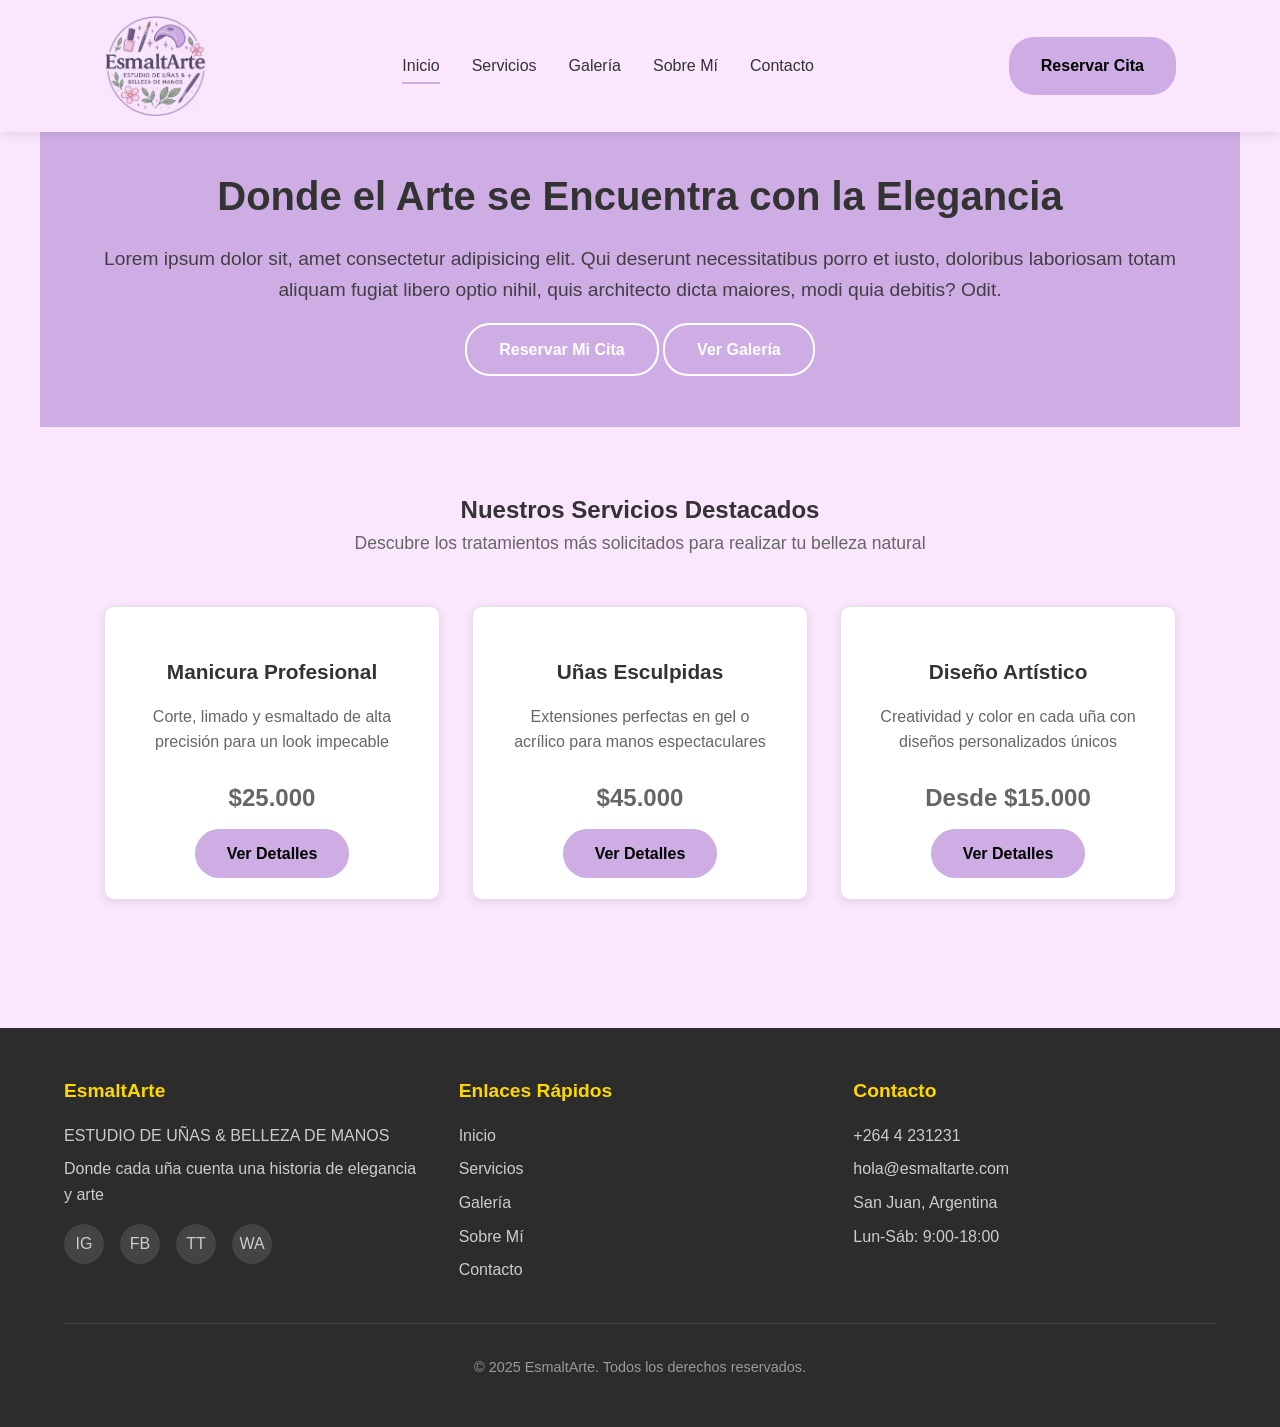
==== html/index.html @ 554ca08e "primer entrega" ====
<!DOCTYPE html>
<html lang="es">

<head>
    <meta charset="UTF-8">
    <meta name="viewport" content="width=device-width, initial-scale=1.0">
    <title>EsmaltArte - Estudio de Uñas & Belleza de Manos</title>
    <link rel="stylesheet" href="../css/style.css">
</head>

<body>
    <header>
        <div class="nav-container">
            <div class="logo">
                <img src="../img/imgagos.jpg" alt="Logo EsmaltArte" style="height: 100px; margin-top: 0px;">
            </div>
            <nav>
                <ul>
                    <li><a href="index.html" class="activo">Inicio</a></li>
                    <li><a href="servicios.html">Servicios</a></li>
                    <li><a href="galeria.html">Galería</a></li>
                    <li><a href="sobremi.html">Sobre Mí</a></li>
                    <li><a href="contacto.html">Contacto</a></li>
                </ul>
            </nav>
            <!-- Boton Reserva-->
            <a href="contacto.html" class="btn-reserva">Reservar Cita</a>
        </div>
    </header>

    <main>
        <section class="hero">
            <h1>Donde el Arte se Encuentra con la Elegancia</h1>
            <p>Lorem ipsum dolor sit, amet consectetur adipisicing elit. Qui deserunt necessitatibus porro et iusto,
                doloribus laboriosam totam aliquam fugiat libero optio nihil, quis architecto dicta maiores, modi quia
                debitis? Odit.</p>
            <div>
                <a href="contacto.html" class="btn-hero">Reservar Mi Cita</a>
                <a href="galeria.html" class="btn-hero secundario">Ver Galería</a>
            </div>
        </section>

        <section id="servicios-destacados">
            <div class="page-header">
                <h2>Nuestros Servicios Destacados</h2>
                <p>Descubre los tratamientos más solicitados para realizar tu belleza natural</p>
            </div>
            <div class="servicios-grid">
                <article class="servicio-card">
                    <div class="servicio-icon"></div>
                    <h3>Manicura Profesional</h3>
                    <p>Corte, limado y esmaltado de alta precisión para un look impecable</p>
                    <p class="precio">$25.000</p>
                    <a href="servicios.html#manicura" class="btn-reserva">Ver Detalles</a>
                </article>
                <article class="servicio-card">
                    <div class="servicio-icon"></div>
                    <h3>Uñas Esculpidas</h3>
                    <p>Extensiones perfectas en gel o acrílico para manos espectaculares</p>
                    <p class="precio">$45.000</p>
                    <a href="servicios.html#esculpidas" class="btn-reserva">Ver Detalles</a>
                </article>
                <article class="servicio-card">
                    <div class="servicio-icon"></div>
                    <h3>Diseño Artístico</h3>
                    <p>Creatividad y color en cada uña con diseños personalizados únicos</p>
                    <p class="precio">Desde $15.000</p>
                    <a href="servicios.html#disenos" class="btn-reserva">Ver Detalles</a>
                </article>
            </div>
        </section>
    </main>

    <footer>
        <div class="footer-content">
            <div class="footer-section">
                <h3>EsmaltArte</h3>
                <p>ESTUDIO DE UÑAS & BELLEZA DE MANOS</p>
                <p>Donde cada uña cuenta una historia de elegancia y arte</p>
                <div class="social-links">
                    <a href="https://www.instagram.com/esmaltarte.nails_?igsh=MWdjZG96OWtseHlocg==" target="_blank"
                        arial-label="Instagram">IG</a>
                    <a href="#" aria-label="Facebook">FB</a>
                    <a href="#" aria-label="TikTok">TT</a>
                    <a href="#" aria-label="WhatsApp">WA</a>
                </div>
            </div>
            <div class="footer-section">
                <h3>Enlaces Rápidos</h3>
                <a href="index.html">Inicio</a>
                <a href="servicios.html">Servicios</a>
                <a href="galeria.html">Galería</a>
                <a href="sobremi.html">Sobre Mí</a>
                <a href="contacto.html">Contacto</a>
            </div>
            <div class="footer-section">
                <h3>Contacto</h3>
                <p> +264 4 231231</p>
                <p> hola@esmaltarte.com</p>
                <p> San Juan, Argentina</p>
                <p> Lun-Sáb: 9:00-18:00</p>
            </div>
        </div>
        <div class="copyright">
            <p>&copy; 2025 EsmaltArte. Todos los derechos reservados.</p>
        </div>
    </footer>
</body>

</html>
---- css/style.css ----
/* style.css - ESTILOS COMPARTIDOS PARA TODAS LAS PÁGINAS */

/* Reset y variables */
* {
  margin: 0;
  padding: 0;
  box-sizing: border-box;
}

body {
  font-family: "Arial", sans-serif;
  line-height: 1.6;
  color: #333333;
  background-color: #fae6fd;
}

/* Header y Navegación COMPARTIDOS */
header {
  background-color: #fae6fd;
  box-shadow: 0 2px 10px rgba(0, 0, 0, 0.1);
  position: fixed;
  width: 100%;
  top: 0;
  z-index: 1000;
}

.nav-container {
  display: flex;
  justify-content: space-between;
  align-items: center;
  padding: 1rem 5%;
  max-width: 1200px;
  margin: 0 auto;
}

.logo {
  display: flex;
  flex-direction: column;
  align-items: center;
  justify-content: center;
  text-align: center;
}

/* Navegación principal */
nav ul {
  display: flex;
  list-style: none;
  gap: 2rem;
}

nav ul li a {
  text-decoration: none;
  color: #333333;
  font-weight: 500;
  padding: 0.5rem 0;
}

nav ul li a:hover {
  color: #333333;
}

nav ul li a.activo {
  color: #333333;
  border-bottom: 2px solid #ceade5;
}

.btn-reserva {
  background-color: #ceade5;
  color: black;
  padding: 1rem 2rem;
  border-radius: 25px;
  text-decoration: none;
  font-weight: bold;
}

.btn-reserva:hover {
  background-color: #701574;
}
/* Main contentenido de area */
main {
  margin-top: 100px;
  min-height: calc(100vh - 200px);
}
/* Hero Section */
.hero {
  background: #ceade5;
  text-align: center;
  padding: 4rem 5%;
}

.hero h1 {
  font-size: 2.5rem;
  margin-bottom: 1rem;
}

.hero p {
  font-size: 1.2rem;
  margin-bottom: 2rem;
  opacity: 0.9;
}

.btn-hero {
  background-color: #ceade5;
  color: white;
  border: 2px solid white;
  padding: 1rem 2rem;
  border-radius: 25px;
  text-decoration: none;
  font-weight: bold;
}

.btn-hero:hover {
  background-color: #701574;
}

.btn-hero.secundario {
  background-color: #ceade5;
  color: white;
  border: 2px solid white;
}

.btn-hero.secundario:hover {
  background-color: #701574;
  color: white;
}

/* Secciones generales */
section {
  padding: 4rem 5%;
  max-width: 1200px;
  margin: 0 auto;
}

.page-header {
  text-align: center;
  margin-bottom: 3rem;
}

.page-header h1 {
  font-size: 2.5rem;
  color: #ceade5;
  margin-bottom: 1rem;
}

.page-header p {
  font-size: 1.1rem;
  color: #666666;
}

/* Grid de servicios */
.servicios-grid {
  display: grid;
  grid-template-columns: repeat(auto-fit, minmax(300px, 1fr));
  gap: 2rem;
  margin-top: 2rem;
}

.servicio-card {
  background: #ffffff;
  border-radius: 10px;
  padding: 2rem;
  text-align: center;
  box-shadow: 0 2px 10px rgba(0, 0, 0, 0.1);
  border: 1px solid #e0e0e0;
}

.servicio-card:hover {
  transform: translateY(-5px);
  box-shadow: 0 10px 25px rgba(0, 0, 0, 0.15);
}

.servicio-icon {
  font-size: 3rem;
  margin-bottom: 1rem;
}

.servicio-card h3 {
  color: #333333;
  margin-bottom: 1rem;
  font-size: 1.3rem;
}

.servicio-card p {
  color: #666666;
  margin-bottom: 1.5rem;
}

.precio {
  font-size: 1.5rem;
  font-weight: bold;
  color: #ceade5;
  margin-bottom: 1rem;
}

/* Galería */
.galeria-grid {
  display: grid;
  grid-template-columns: repeat(auto-fit, minmax(250px, 1fr));
  gap: 1rem;
  margin-top: 2rem;
}

.galeria-item {
  position: relative;
  height: 250px;
  background: #f9f9f9;
  border-radius: 8px;
  overflow: hidden;
}

.galeria-item img {
  width: 100%;
  height: 100%;
  object-fit: cover;
}

.galeria-item:hover img {
  transform: scale(1.05);
}

.galeria-cta {
  margin-top: 1rem; /* aumenta para bajar más los botones */
  text-align: center;
  display: flex;
  justify-content: center;
  gap: 0.75rem;
  align-items: center;
}

/* Formularios */
.form-contacto {
  max-width: 600px;
  margin: 0 auto;
}

.form-group {
  margin-bottom: 5px;
}

.form-group label {
  display: block;
  margin-bottom: 0.5rem;
  font-weight: bold;
  color: #333333;
}

.form-group input,
.form-group textarea,
.form-group select {
  width: 100%;
  padding: 0.8rem;
  border: 1px solid #e0e0e0;
  border-radius: 5px;
  font-size: 1rem;
}

.form-group input:focus,
.form-group textarea:focus,
.form-group select:focus {
  outline: none;
  border-color: #ceade5;
  box-shadow: 0 0 0 2px rgba(206, 173, 229, 0.1);
}

.btn-enviar {
  background-color: #e91e63;
  color: white;
  border: none;
  padding: 1rem 2rem;
  border-radius: 25px;
  font-size: 1rem;
  font-weight: bold;
  cursor: pointer;
  width: 100%;
}

.btn-enviar:hover {
  background-color: #c2185b;
}

/* Footer COMPARTIDO */
footer {
  background-color: #2c2c2c;
  color: white;
  padding: 3rem 5%;
  margin-top: 4rem;
}

.footer-content {
  max-width: 1200px;
  margin: 0 auto;
  display: grid;
  grid-template-columns: repeat(auto-fit, minmax(250px, 1fr));
  gap: 2rem;
}

.footer-section h3 {
  color: #ffd700;
  margin-bottom: 1rem;
  font-size: 1.2rem;
}

.footer-section p,
.footer-section a {
  color: #ccc;
  margin-bottom: 0.5rem;
  display: block;
  text-decoration: none;
}

.footer-section a:hover {
  color: white;
}

.social-links {
  display: flex;
  gap: 1rem;
  margin-top: 1rem;
}

.social-links a {
  display: inline-flex;
  align-items: center;
  justify-content: center;
  width: 40px;
  height: 40px;
  background-color: #444;
  border-radius: 50%;
}

.social-links a:hover {
  background-color: #ceade5;
  transform: translateY(-2px);
}

.copyright {
  text-align: center;
  margin-top: 2rem;
  padding-top: 2rem;
  border-top: 1px solid #444;
  color: #999;
  font-size: 0.9rem;
}
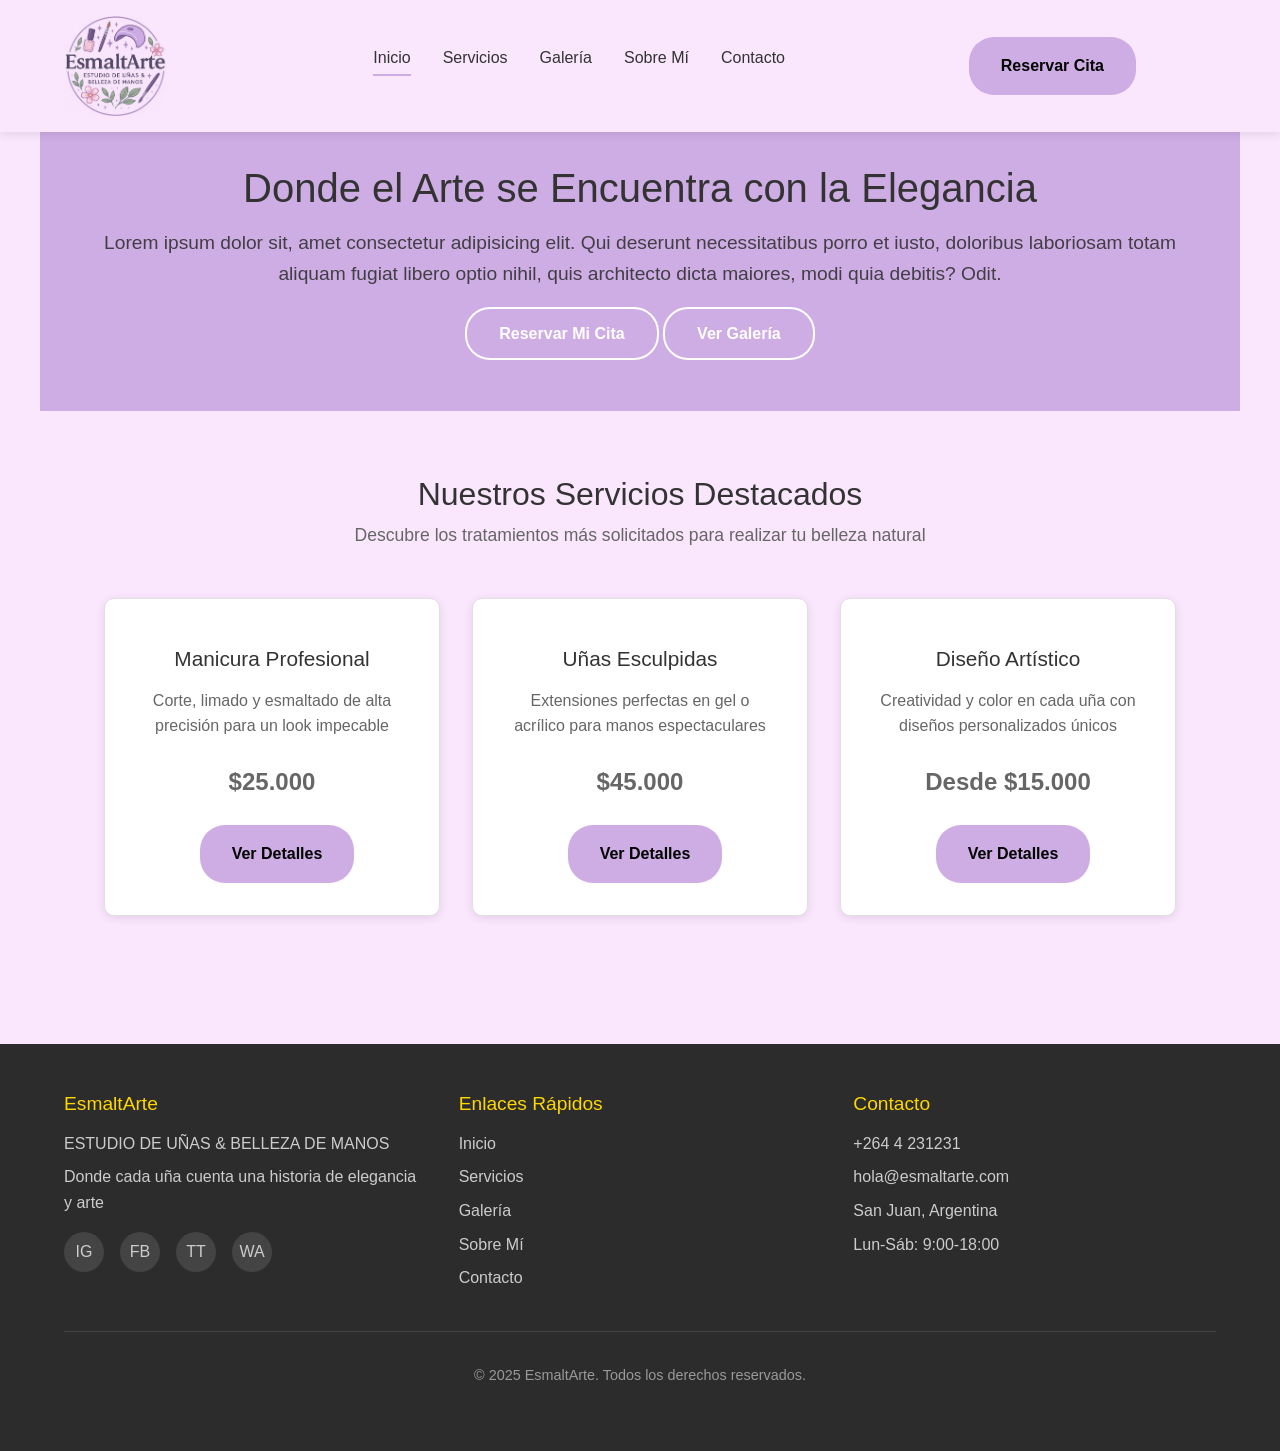
==== commit 5bf7c819: "Agregado Bootstrap a todos los archivos HTML y ajustados estilos CSS" ====
--- a/html/index.html
+++ b/html/index.html
@@ -5,6 +5,11 @@
     <meta charset="UTF-8">
     <meta name="viewport" content="width=device-width, initial-scale=1.0">
     <title>EsmaltArte - Estudio de Uñas & Belleza de Manos</title>
+    <!-- CSS de Bootstrap -->
+    <link href="https://cdn.jsdelivr.net/npm/bootstrap@5.3.2/dist/css/bootstrap.min.css" rel="stylesheet"
+        integrity="sha384-T3c6CoIi6uLrA9TneNEoa7RxnatzjcDSCmG1MXxSR1GAsXEV/Dwwykc2MPK8M2HN" crossorigin="anonymous">
+
+    <!-- Enlace CSS -->
     <link rel="stylesheet" href="../css/style.css">
 </head>
 
@@ -105,6 +110,14 @@
             <p>&copy; 2025 EsmaltArte. Todos los derechos reservados.</p>
         </div>
     </footer>
+
+    <!-- Scripts de Bootstrap -->
+    <script src="https://cdn.jsdelivr.net/npm/@popperjs/core@2.11.8/dist/umd/popper.min.js"
+        integrity="sha384-I7E8VVD/ismYTF4hNIPjVp/Zjvgyol6VFvRkX/vR+Vc4jQkC+hVqc2pM8ODewa9r"
+        crossorigin="anonymous"></script>
+    <script src="https://cdn.jsdelivr.net/npm/bootstrap@5.3.2/dist/js/bootstrap.min.js"
+        integrity="sha384-BBtl+eGJRgqQAUMxJ7pMwbEyER4l1g+O15P+16Ep7Q9Q+zqX6gSbd85u4mG4QzX+"
+        crossorigin="anonymous"></script>
 </body>
 
 </html>
--- a/css/style.css
+++ b/css/style.css
@@ -30,7 +30,6 @@
   align-items: center;
   padding: 1rem 5%;
   max-width: 1200px;
-  margin: 0 auto;
 }
 
 .logo {
@@ -71,10 +70,13 @@
   border-radius: 25px;
   text-decoration: none;
   font-weight: bold;
+  margin-left: 10px; /* Mueve el botón a la derecha */
+  display: inline-block;
 }
 
 .btn-reserva:hover {
   background-color: #701574;
+  color: white;
 }
 /* Main contentenido de area */
 main {
